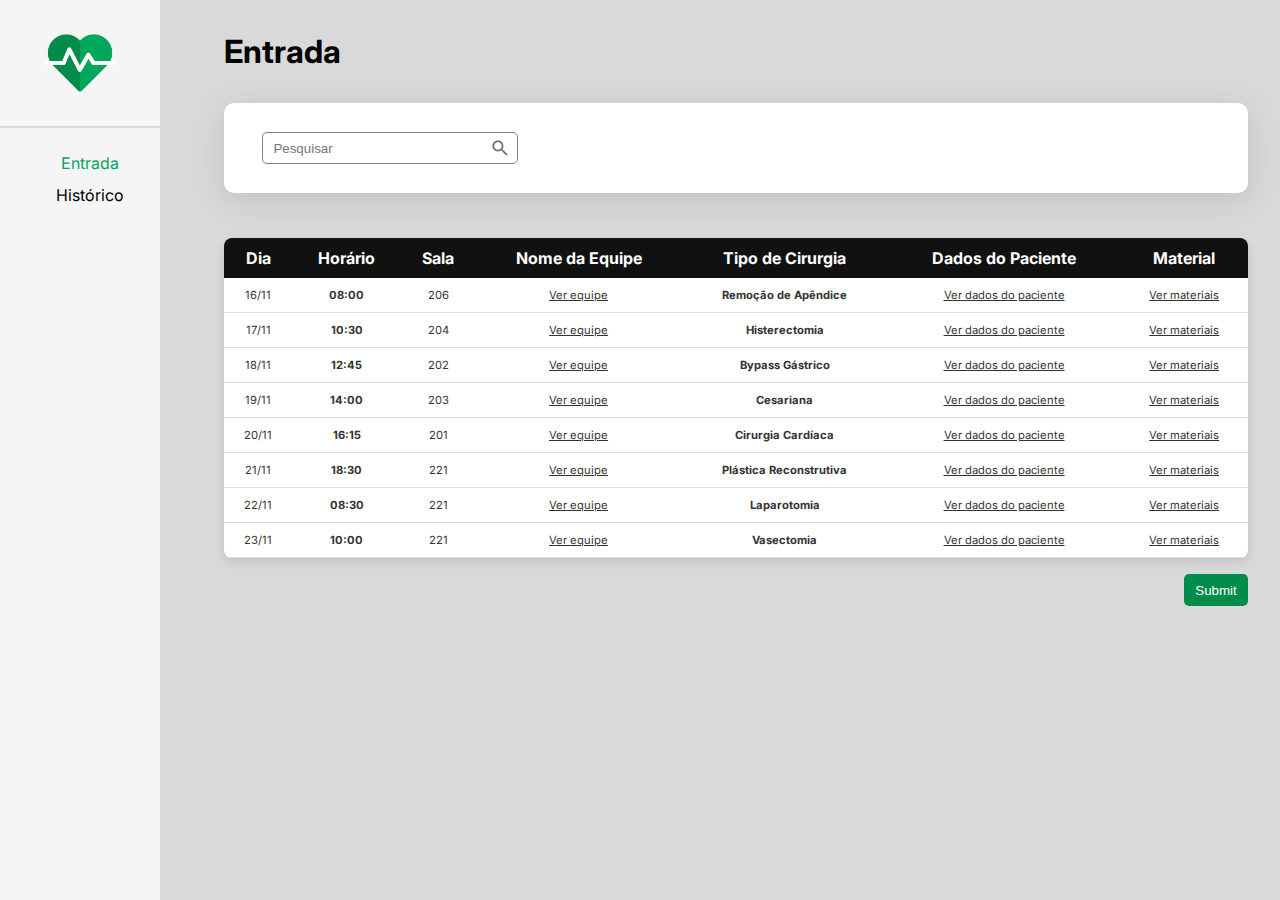
==== entrada/index.html @ 0d0b6f70 "Add files via upload" ====
<!DOCTYPE html>
<html lang="en">
<head>
    <meta charset="UTF-8">
    <meta http-equiv="X-UA-Compatible" content="IE=edge">
    <meta name="viewport" content="width=device-width, initial-scale=1.0">
    <title>Document</title>
    <link rel="stylesheet" href="style.css">
    <link rel="preconnect" href="https://fonts.googleapis.com">
    <link rel="preconnect" href="https://fonts.gstatic.com" crossorigin>
    <link href="https://fonts.googleapis.com/css2?family=Inter:ital,opsz,wght@0,14..32,100..900;1,14..32,100..900&display=swap" rel="stylesheet">
</head>
<body>
    <div class="side-bar">

        <div class="logo">
            <img src="../images/logotipo.png" alt="Logotipo">
        </div>
        <div class="nav-container">
        <nav>
            <ul>
                <li>
                    <a id="entrada" href="#"><img class="arrow" src="../images/icone.png" id="entrada" alt=""> Entrada</a>
                </li>
                <li>
                    <a href="../historico/historico.html"><img class="arrow" src="../images/icone.png" alt=""> Histórico</a>
                </li>
            </ul>
        </nav>
    </div>
    </div>

    <main>
        <h1>Entrada</h1>

        <div class="search-container">
            <div class="input-container">
            <input type="text" placeholder="Pesquisar">
            <img src="../images/search.png" alt="">
            </div>
        </div>

        <div class="table-container">
            <table>
              <thead>
                <tr>
                  <th class="primeiro">Dia</th>
                  <th>Horário</th>
                  <th>Sala</th>
                  <th>Nome da Equipe</th>
                  <th>Tipo de Cirurgia</th>
                  <th>Dados do Paciente</th>
                  <th class="ultimo">Material</th>
                </tr>
              </thead>
              <tbody>
                <tr>
                  <td>16/11</td>
                  <td class="segundo">08:00</td>
                  <td>206</td>
                  <td class="openable" onclick="openPopup('popup2')">Ver equipe</td>
                  <td class="quinto">Remoção de Apêndice</td>
                  <td class="openable" onclick="openPopup('popup3')">Ver dados do paciente</td>
                  <td class="openable" onclick="openPopup('popup4')">Ver materiais</td>
                </tr>
                <tr>
                    <td>17/11</td>
                    <td class="segundo">10:30</td>
                    <td>204</td>
                    <td class="openable" onclick="openPopup('popup2')">Ver equipe</td>
                    <td class="quinto">Histerectomia</td>
                    <td class="openable" onclick="openPopup('popup3')">Ver dados do paciente</td>
                    <td class="openable" onclick="openPopup('popup4')">Ver materiais</td>
                  </tr>
                  <tr>
                    <td>18/11</td>
                    <td class="segundo">12:45</td>
                    <td>202</td>
                    <td class="openable" onclick="openPopup('popup2')">Ver equipe</td>
                    <td class="quinto">Bypass Gástrico</td>
                    <td class="openable" onclick="openPopup('popup3')">Ver dados do paciente</td>
                    <td class="openable" onclick="openPopup('popup4')">Ver materiais</td>
                  </tr>
                  <tr>
                    <td>19/11</td>
                    <td class="segundo">14:00</td>
                    <td>203</td>
                    <td class="openable" onclick="openPopup('popup2')">Ver equipe</td>
                    <td class="quinto">Cesariana</td>
                    <td class="openable" onclick="openPopup('popup3')">Ver dados do paciente</td>
                    <td class="openable" onclick="openPopup('popup4')">Ver materiais</td>
                  </tr>      
                  <tr>
                    <td>20/11</td>
                    <td class="segundo">16:15</td>
                    <td>201</td>
                    <td class="openable" onclick="openPopup('popup2')">Ver equipe</td>
                    <td class="quinto">Cirurgia Cardíaca</td>
                    <td class="openable" onclick="openPopup('popup3')">Ver dados do paciente</td>
                    <td class="openable" onclick="openPopup('popup4')">Ver materiais</td>
                  </tr>      
                  <tr>
                    <td>21/11</td>
                    <td class="segundo">18:30</td>
                    <td>221</td>
                    <td class="openable" onclick="openPopup('popup2')">Ver equipe</td>
                    <td class="quinto">Plástica Reconstrutiva</td>
                    <td class="openable" onclick="openPopup('popup3')">Ver dados do paciente</td>
                    <td class="openable" onclick="openPopup('popup4')">Ver materiais</td>
                  </tr> 
                  <tr>
                    <td>22/11</td>
                    <td class="segundo">08:30</td>
                    <td>221</td>
                    <td class="openable" onclick="openPopup('popup2')">Ver equipe</td>
                    <td class="quinto">Laparotomia</td>
                    <td class="openable" onclick="openPopup('popup3')">Ver dados do paciente</td>
                    <td class="openable" onclick="openPopup('popup4')">Ver materiais</td>
                  </tr>
                  <tr>
                    <td>23/11</td>
                    <td class="segundo">10:00</td>
                    <td>221</td>
                    <td class="openable" onclick="openPopup('popup2')">Ver equipe</td>
                    <td class="quinto">Vasectomia</td>
                    <td class="openable" onclick="openPopup('popup3')">Ver dados do paciente</td>
                    <td class="openable" onclick="openPopup('popup4')">Ver materiais</td>
                  </tr>               
              </tbody>
            </table>
          </div>
          <div class="submit-container">
          <input id="submit" type="submit" onclick="openPopup('popup1')">
          </div>

          <!-- POPUP (ENVIAR)-->
          <div class="popup" id="popup1">
            <img src="../images/yes.png" alt="">
            <h2>Enviado!</h2>
            <p>As informações foram enviadas à máquina.</p>
            <button type="button" onclick="closePopup('popup1')">OK</button>
        </div>
        
        <!-- Popup para Ver Equipe -->
        <div class="popup" id="popup2">
          <img src="../images/medicine.png" alt=""/>
          <h2>Equipe Médica</h2>
          <p>
              <strong>Cirurgião:</strong> Dr. Paulo Santos<br>
              <strong>Anestesista:</strong> Dra. Claudia Almeida<br>
              <strong>Circulante:</strong> Paula Silva<br>
              <strong>Auxiliar de Cirurgião:</strong> Fernanda Costa<br>
              <strong>Instrumentador:</strong> Aline Souza
          </p>
          <button type="button" onclick="closePopup('popup2')">OK</button>
      </div>
      
      <!-- Popup para Ver Dados do Paciente -->
      <div class="popup" id="popup3">
          <img src="../images/medicine.png" alt=""/>
          <h2>Dados do Paciente</h2>
          <p>
              <strong>Nome:</strong> João da Silva<br>
              <strong>Data de Nascimento/Idade:</strong> 15/05/1978 (45 anos)<br>
              <strong>Nome da Mãe:</strong> Maria Aparecida da Silva<br>
              <strong>Tipo de Cirurgia:</strong> Hérnia Inguinal
          </p>
          <button type="button" onclick="closePopup('popup3')">OK</button>
      </div>

<!-- Popup para Ver Materiais -->
<div class="popup" id="popup4">
  <img src="../images/medicine.png" alt=""/>
  <h2>Materiais</h2>
  <p>Lista de materiais:<br>- Pinça cirúrgica<br>- Agulha<br>- Fio de sutura</p>
  <button type="button" onclick="closePopup('popup4')">OK</button>
</div>
    </main>

</body>
<script src="script.js"></script>
</html>
---- entrada/style.css ----
* {
    padding: 0;
    margin: 0;
    box-sizing: border-box;
}

body {
    background-color: #D9D9D9;
    font-family: "Inter", sans-serif;
    display: flex;
}

.logo {
    display: flex;
    align-items: center;
    justify-content: center;
    background-color: #f5f5f5;
    width: 100%;
    height: 8rem;
    border-bottom: solid 2px #D9D9D9;
}

.logo > img {
    margin: auto;
    width: 70px;
}

.nav-container {
    display: flex;
    flex-direction: column;      /* Organiza a navegação em coluna */
    margin: auto 0;
    flex-grow: 1;                /* Faz a navegação ocupar o espaço restante */
}

.side-bar {
    background-color: #f5f5f5;
    height: 100vh;
    width: 10rem;
    display: flex;
    flex-direction: column;
    justify-content: flex-start;
    align-items: center;
}


ul {
    display: flex;
    flex-direction: column;
    margin-top: 3vh;
    margin-bottom: 50vh;
    gap: 1rem;
}

 
.table-container {
    margin-top: 5vh;
    width: 80vw;
    overflow-x: auto;
    overflow-y: auto; /* Adiciona barra de rolagem vertical */
    background-color: #fff;
    box-shadow: 0px 4px 10px rgba(0, 0, 0, 0.1);
    border-radius: 8px;
  }
  
  table {
    width: 100%;
    border-collapse: collapse;
    text-align: left;
  }
  thead th {
    background-color: #111111;
    color: #fff;
    padding: 10px;
    font-weight: bold;
  }

  
  tbody td {
    padding: 10px;
    font-size: 0.7rem;
    border-bottom: 1px solid #ddd;
    color: #333;
  }
  
  
  th, td {
    text-align: center;
  }

  .segundo, .quinto{
    font-weight: bold;
  }

li {
    color: #fff;
    display: flex;
    justify-content: center;
    align-items: center;
    gap: 1rem;
    line-height: 1;

}

#entrada {
color: #00A65A;}

#historico {
    margin-left: 9px;
}

.nav-container nav ul li a img.arrow {
    margin-right: 10px; /* Espaçamento entre o ícone e o texto */
    width: 10px; /* Ajuste o tamanho do ícone */

    height: auto;
}

.arrow {
    opacity: 0;
    filter: brightness(0) saturate(100%) invert(34%) sepia(93%) saturate(510%) hue-rotate(84deg) brightness(91%) contrast(87%);
    transition: 0.3s;
    height: 0.5rem;
    width: 0.5rem;
}

a:hover .arrow {
    opacity: 1;
}

.nav-container nav ul li a {
    display: flex;
    align-items: center; /* Garante o alinhamento vertical */
    text-decoration: none;
    color: #000;
    font-size: 1rem;
    transition: 0.3s ease;
}


.nav-container nav ul li a:hover {
    display: flex;
    align-items: center; /* Garante o alinhamento vertical */
    text-decoration: none;
    color: #00A65A;
    font-size: 1rem;

}

input#submit {
    background-color: #008C4A;
    transition: 0.3s;
}

input#submit:hover {
    background-color: #00A65A;
}


.icon {
    width: 20px;
    height: 20px;
    filter: invert();
}

main {
    flex-grow: 1;
    padding: 2rem 0rem 0rem 4rem;
}

.submit-container {
    display: flex;
    justify-content: flex-end;
    padding: 1rem 2rem;
}

.search-container {
    margin-top: 2rem;
    background-color: #fff;
    box-shadow: rgba(100, 100, 111, 0.2) 0px 7px 29px 0px;
    width: 80vw;
    height: 10vh;
    display: flex;
    justify-content: space-between;
    padding: 0vw 3vw;
    align-items: center;
    border-radius: 10px;
}

#popup1 button {
    background-color: #2E8B57;
}

.popup{
    width: 400px;
    background: #fff;
    border-radius: 6px;
    position: absolute;
    top: 0;
    left: 50%;
    transform: translate(-50%, -50%) scale(0.1);
    text-align: center;
    padding: 0 30px 30px;
    color: #333;
    visibility: hidden;
    transition: transform 0.4s, top 0.4s;
}

.open-popup{
    visibility: visible;
    top: 50%;
    transform: translate(-50%, -50%) scale(1);
}

.openable {
    text-decoration: underline;
}

.popup p {
    font-size: 0.9rem;
}

.popup img{
    width: 100px;
    margin-top: -50px;
    border-radius: 50%;
    box-shadow: 0 2px 5px rgba(0, 0, 0, 0.2);

}

.popup h2{
   font-size: 38px;
   font-weight: 500;
   margin: 30px 0 10px;
}

.popup button{
    width: 100%;
    margin-top: 50px;
    padding: 10px 0;
    background: #E20059;
    color: #fff;
    border: 0;
    outline: none;
    font-size: 18px;
    border-radius: 4px;
    cursor: pointer;
    box-shadow: 0 5px 5px rgba(0, 0, 0, 0.2);
}

.search-container input {
    border-radius: 5px;
    width: 20vw;
    height: 2.5vw;
    padding-left: 10px;
    border: solid 1px gray;
}

.input-container {
    position: relative;
    display: inline-block;
    width: 100%;
}

.input-container img {
    position: absolute;
    top: 50%;
    left: 24%;
    transform: translateY(-50%);
    width: 20px;
    height: 20px;
    pointer-events: none; 
}

.search-container button {
    display: flex;
    justify-content: center;
    align-items: center;
    border-radius: 5px;
    height: 2.5vw;
    width: 15vw;
    border: none;
    background-color: #2E8B57;
    color: #fff;
}


#historico {
    color: #fff;
    margin-left: 4px;
}



#more {
    font-size: 2rem;
    margin-right: 10px;
}

a{
    text-decoration: none;
    color: #fff
}

#submit {
    border: none;
    background-color: #2E8B57;
    color: #fff;
    border-radius: 5px;
    height: 2.5vw;
    width: 5vw;
}
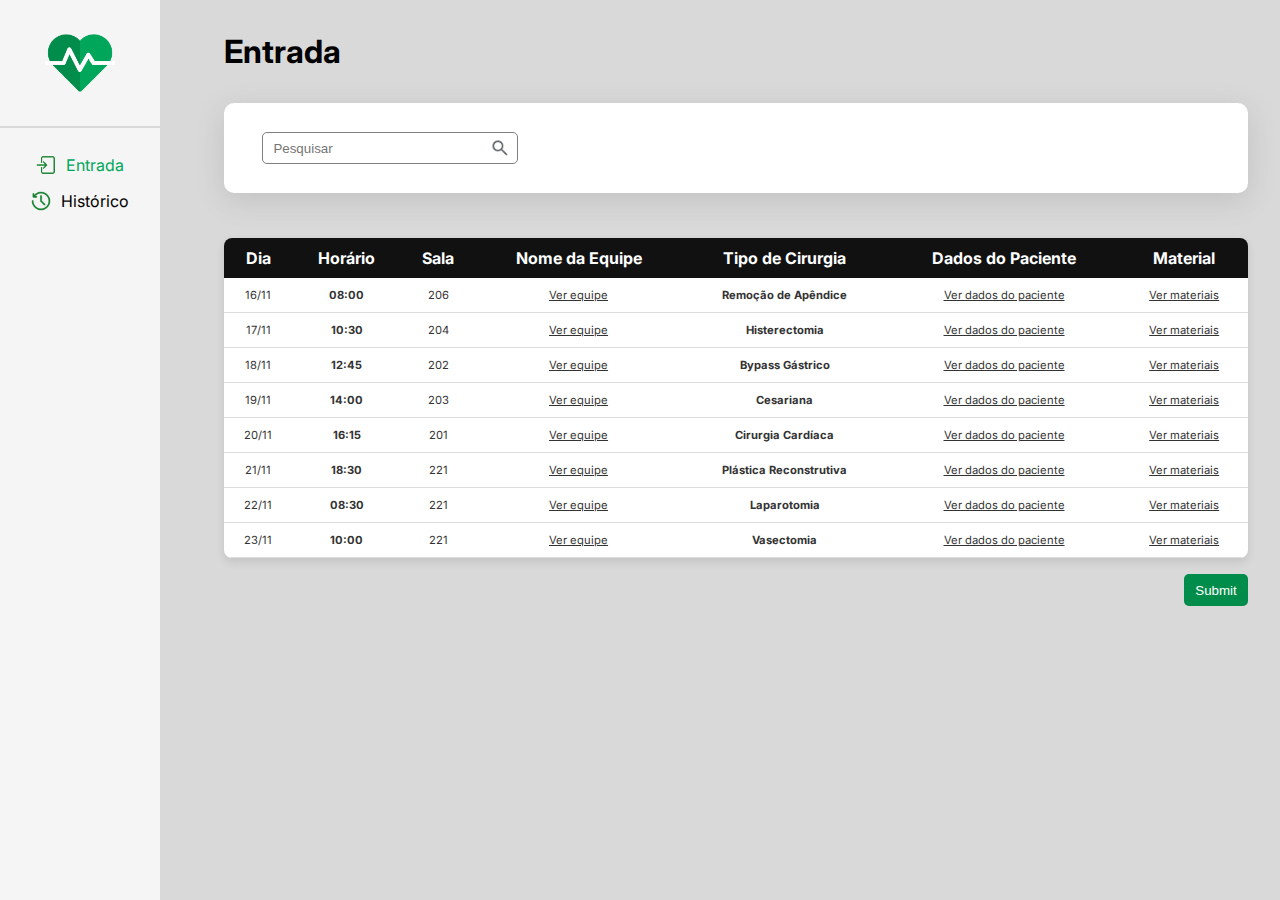
==== commit 8e3e39ce: "add icon" ====
--- a/entrada/index.html
+++ b/entrada/index.html
@@ -20,10 +20,10 @@
         <nav>
             <ul>
                 <li>
-                    <a id="entrada" href="#"><img class="arrow" src="../images/icone.png" id="entrada" alt=""> Entrada</a>
+                    <a id="entrada" href="#"><img class="arrow" src="../images/entrada.png" width="20px" alt="">Entrada</a>
                 </li>
                 <li>
-                    <a href="../historico/historico.html"><img class="arrow" src="../images/icone.png" alt=""> Histórico</a>
+                    <a href="../historico/historico.html"><img class="arrow" src="../images/historico.webp" width="20px" alt=""> Histórico</a>
                 </li>
             </ul>
         </nav>
--- a/entrada/style.css
+++ b/entrada/style.css
@@ -110,21 +110,16 @@
 
 .nav-container nav ul li a img.arrow {
     margin-right: 10px; /* Espaçamento entre o ícone e o texto */
-    width: 10px; /* Ajuste o tamanho do ícone */
+    width: 20px; /* Ajuste o tamanho do ícone */
 
     height: auto;
 }
 
 .arrow {
-    opacity: 0;
     filter: brightness(0) saturate(100%) invert(34%) sepia(93%) saturate(510%) hue-rotate(84deg) brightness(91%) contrast(87%);
     transition: 0.3s;
     height: 0.5rem;
     width: 0.5rem;
-}
-
-a:hover .arrow {
-    opacity: 1;
 }
 
 .nav-container nav ul li a {
